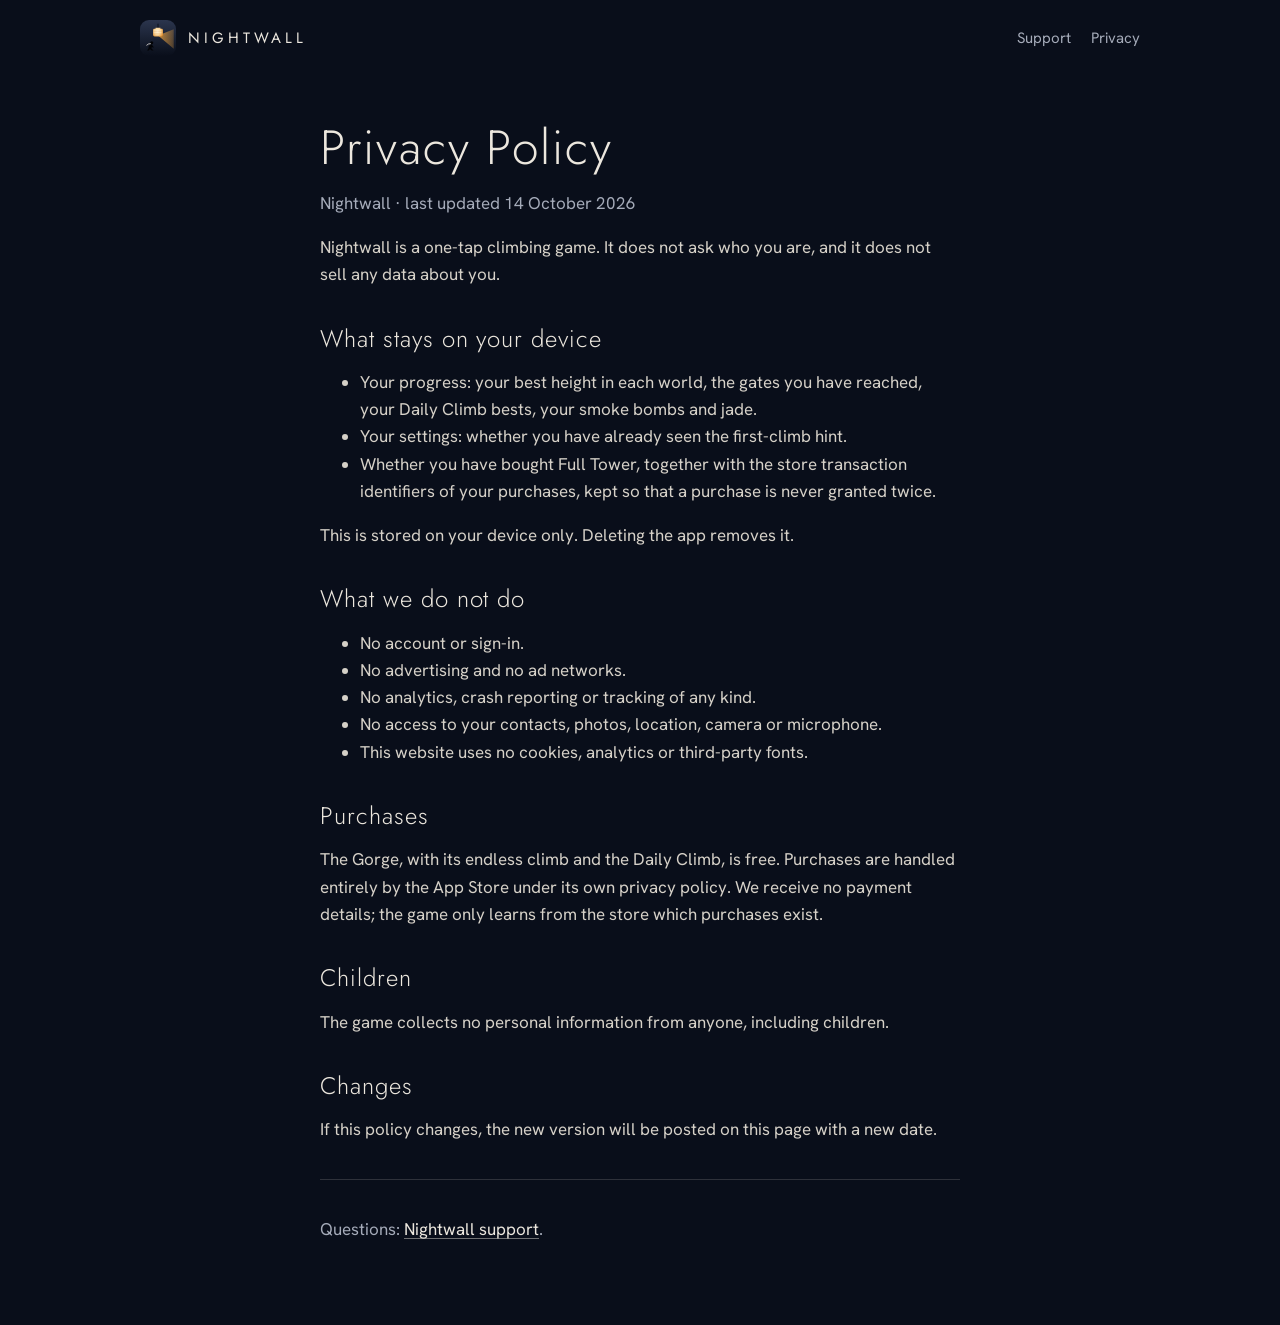
==== privacy.html @ 2af5da95 "feat: add Nightwall landing, support and privacy pages - Landing page in the game's night palette wi" ====
<!doctype html>
<html lang="en">
<head>
<meta charset="utf-8">
<meta name="viewport" content="width=device-width, initial-scale=1">
<title>Nightwall Privacy Policy</title>
<meta name="description" content="Nightwall privacy policy: what the game stores, what it never collects, and how purchases work.">
<link rel="canonical" href="https://nguyenvanlamm.github.io/nightwall-site/privacy.html">
<link rel="icon" href="assets/img/favicon.svg" type="image/svg+xml">
<link rel="apple-touch-icon" href="assets/img/apple-touch-icon.png">
<meta name="theme-color" content="#090e1a">
<link rel="stylesheet" href="assets/site.css">
</head>
<body>
<div class="wrap"><div class="top">
  <a class="brand" href="./"><img src="assets/img/icon.svg" alt="" width="36" height="36"><span>NIGHTWALL</span></a>
  <nav><a href="support.html">Support</a><a href="privacy.html">Privacy</a></nav>
</div></div>
<main class="doc">
  <h1>Privacy Policy</h1>
  <p class="muted">Nightwall · last updated 14 October 2026</p>

  <p>Nightwall is a one-tap climbing game. It does not ask who you are, and it does not sell any data about you.</p>

  <h2>What stays on your device</h2>
  <ul>
    <li>Your progress: your best height in each world, the gates you have reached, your Daily Climb bests, your smoke bombs and jade.</li>
    <li>Your settings: whether you have already seen the first-climb hint.</li>
    <li>Whether you have bought Full Tower, together with the store transaction identifiers of your purchases, kept so that a purchase is never granted twice.</li>
  </ul>
  <p>This is stored on your device only. Deleting the app removes it.</p>

  <h2>What we do not do</h2>
  <ul>
    <li>No account or sign-in.</li>
    <li>No advertising and no ad networks.</li>
    <li>No analytics, crash reporting or tracking of any kind.</li>
    <li>No access to your contacts, photos, location, camera or microphone.</li>
    <li>This website uses no cookies, analytics or third-party fonts.</li>
  </ul>

  <h2>Purchases</h2>
  <p>The Gorge, with its endless climb and the Daily Climb, is free. Purchases are handled entirely by the App Store under its own privacy policy. We receive no payment details; the game only learns from the store which purchases exist.</p>

  <h2>Children</h2>
  <p>The game collects no personal information from anyone, including children.</p>

  <h2>Changes</h2>
  <p>If this policy changes, the new version will be posted on this page with a new date.</p>

  <hr>
  <p class="muted">Questions: <a href="support.html">Nightwall support</a>.</p>
</main>
</body>
</html>
---- assets/site.css ----
/* Nightwall site — same palette and type as the game (direction B). Fonts are self-hosted
   (OFL, see assets/fonts/*_ofl.txt) so the site makes no third-party requests. */
@font-face { font-family: Jost; font-weight: 300; font-display: swap; src: url(fonts/jost_300.ttf) format("truetype"); }
@font-face { font-family: Jost; font-weight: 400; font-display: swap; src: url(fonts/jost_400.ttf) format("truetype"); }
@font-face { font-family: "Hanken Grotesk"; font-weight: 400; font-display: swap; src: url(fonts/hanken_grotesk_400.ttf) format("truetype"); }
@font-face { font-family: "Hanken Grotesk"; font-weight: 600; font-display: swap; src: url(fonts/hanken_grotesk_600.ttf) format("truetype"); }

:root {
  --ink0: #040710; --ink1: #090e1a; --ink2: #121828; --ink3: #1d2439; --ink4: #2b354d;
  --mist: #a5abb9; --bone: #ece7de; --amber: #faab3f; --jade: #56daa4;
  --line: rgba(236, 231, 222, 0.16);
}
* { box-sizing: border-box; }
html { background: var(--ink1); }
body {
  margin: 0; color: var(--bone); background: var(--ink1);
  font: 17px/1.6 "Hanken Grotesk", system-ui, -apple-system, sans-serif;
  -webkit-font-smoothing: antialiased;
}
a { color: var(--bone); text-decoration-color: rgba(236, 231, 222, 0.45); text-underline-offset: 3px; }
a:hover { color: var(--amber); }
.caps { font-size: 12px; font-weight: 600; letter-spacing: 0.16em; text-transform: uppercase; color: var(--mist); }
.wrap { max-width: 1040px; margin: 0 auto; padding: 0 20px; }

/* top bar */
.top { display: flex; align-items: center; justify-content: space-between; padding: 20px 0; }
.brand { display: flex; align-items: center; gap: 12px; text-decoration: none; }
.brand img { width: 36px; height: 36px; border-radius: 9px; }
.brand span { font-family: Jost; font-weight: 400; letter-spacing: 0.26em; font-size: 15px; }
.top nav a { margin-left: 20px; font-size: 15px; color: var(--mist); text-decoration: none; }
.top nav a:hover { color: var(--bone); }

/* hero: the gorge itself, lit from one side */
.hero {
  background:
    radial-gradient(60% 50% at 78% 38%, rgba(250, 171, 63, 0.18), transparent 70%),
    linear-gradient(#343e57, #2b354d 36%, #1d2439 72%, #090e1a);
  border-bottom: 1px solid var(--line);
}
.hero-grid { display: grid; grid-template-columns: 1.1fr 0.9fr; gap: 40px; align-items: center; padding: 48px 0 64px; }
h1 {
  font-family: Jost; font-weight: 300; font-size: clamp(44px, 7vw, 76px); line-height: 1.02;
  letter-spacing: 0.04em; margin: 12px 0 16px;
}
.lede { font-size: 19px; color: var(--mist); max-width: 30em; margin: 0 0 28px; }
.cta {
  display: inline-flex; align-items: center; gap: 12px; min-height: 56px; padding: 0 28px;
  background: var(--bone); color: var(--ink0); border-radius: 3px; text-decoration: none;
  font-family: Jost; font-weight: 400; font-size: 17px; letter-spacing: 0.18em; text-transform: uppercase;
}
.cta:hover { color: var(--ink0); background: #fff; }
.cta[aria-disabled="true"] { cursor: default; }
.trust { margin-top: 18px; font-size: 15px; color: var(--mist); }
.trust b { color: var(--jade); font-weight: 600; }
.phone { justify-self: center; width: min(320px, 80vw); border-radius: 40px; overflow: hidden; box-shadow: 0 0 0 1px var(--line), 0 0 0 7px #03050b, 0 30px 60px -10px #000; }
.phone img { display: block; width: 100%; height: auto; }

section { padding: 72px 0; border-bottom: 1px solid var(--line); }
h2 { font-family: Jost; font-weight: 300; font-size: clamp(30px, 4vw, 40px); letter-spacing: 0.04em; line-height: 1.15; margin: 8px 0 16px; }
.intro { max-width: 40em; color: var(--mist); font-size: 18px; }

.features { display: grid; grid-template-columns: repeat(3, 1fr); gap: 28px; margin-top: 36px; }
.feature { border-top: 2px solid var(--ink4); padding-top: 18px; }
.feature.light { border-top-color: var(--amber); }
.feature.jade { border-top-color: var(--jade); }
.feature h3 { font-family: Jost; font-weight: 400; font-size: 22px; margin: 0 0 8px; letter-spacing: 0.02em; }
.feature p { margin: 0; color: var(--mist); }

.shots { display: grid; grid-template-columns: repeat(3, 1fr); gap: 24px; margin-top: 36px; }
.shots figure { margin: 0; }
.shots img { width: 100%; height: auto; border-radius: 24px; box-shadow: 0 0 0 1px var(--line); display: block; }
.shots figcaption { margin-top: 12px; font-size: 15px; color: var(--mist); }

.steps { list-style: none; counter-reset: s; padding: 0; margin: 36px 0 0; display: grid; grid-template-columns: repeat(3, 1fr); gap: 28px; }
.steps li { counter-increment: s; }
.steps li::before { content: counter(s); display: block; font-family: Jost; font-weight: 300; font-size: 44px; color: var(--amber); line-height: 1; margin-bottom: 10px; }
.steps b { display: block; font-weight: 600; margin-bottom: 4px; }
.steps span { color: var(--mist); }

.faq { max-width: 44em; margin-top: 28px; }
.faq details { border-top: 1px solid var(--line); padding: 16px 0; }
.faq details:last-child { border-bottom: 1px solid var(--line); }
.faq summary { cursor: pointer; font-weight: 600; font-size: 18px; list-style: none; }
.faq summary::-webkit-details-marker { display: none; }
.faq summary::after { content: "+"; float: right; color: var(--mist); }
.faq details[open] summary::after { content: "–"; }
.faq p { color: var(--mist); margin: 10px 0 0; }

.final { text-align: center; }
.final .lede { margin-left: auto; margin-right: auto; }
footer { padding: 32px 0 48px; color: var(--mist); font-size: 15px; display: flex; flex-wrap: wrap; gap: 8px 24px; justify-content: space-between; }
footer a { color: var(--mist); }

/* document pages (privacy, support) */
.doc { max-width: 680px; margin: 0 auto; padding: 24px 20px 64px; }
.doc h1 { font-size: clamp(36px, 6vw, 48px); margin-top: 24px; }
.doc h2 { font-size: 24px; margin: 36px 0 8px; }
.doc p, .doc li { color: #d6d1c8; }
.doc .muted { color: var(--mist); }
.doc hr { border: 0; border-top: 1px solid var(--line); margin: 36px 0; }

@media (max-width: 820px) {
  .hero-grid { grid-template-columns: 1fr; padding-top: 24px; }
  .features, .steps, .shots { grid-template-columns: 1fr; }
  .shots { max-width: 360px; margin-left: auto; margin-right: auto; }
  section { padding: 56px 0; }
  .cta { letter-spacing: 0.08em; font-size: 15px; padding: 0 20px; }
}
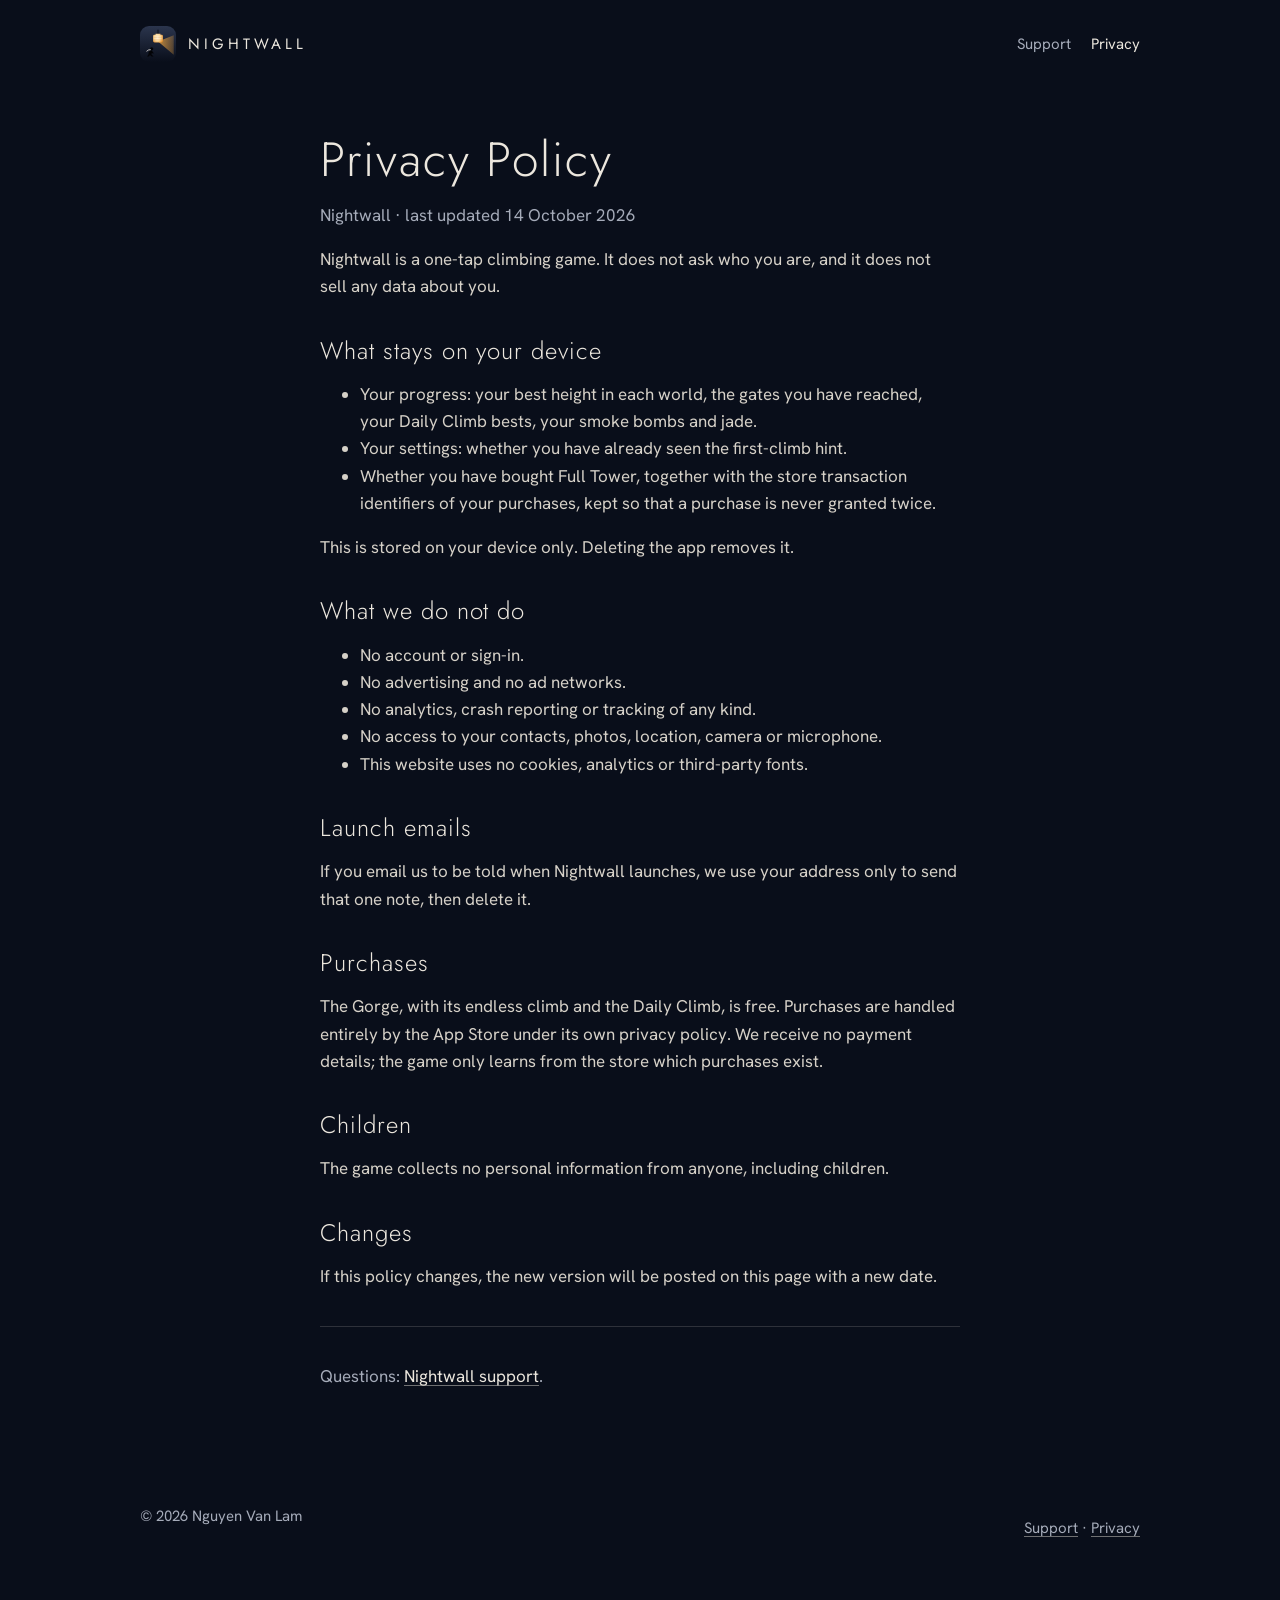
==== commit a59fa1ae: "feat: clearer landing page, Daily Climb and comparison sections - the Coming soon CTA is now an outl" ====
--- a/privacy.html
+++ b/privacy.html
@@ -6,6 +6,36 @@
 <title>Nightwall Privacy Policy</title>
 <meta name="description" content="Nightwall privacy policy: what the game stores, what it never collects, and how purchases work.">
 <link rel="canonical" href="https://nguyenvanlamm.github.io/nightwall-site/privacy.html">
+<link rel="alternate" type="text/markdown" href="privacy.html.md">
+<link rel="describedby" href="llms.txt">
+<meta property="og:type" content="website">
+<meta property="og:site_name" content="Nightwall">
+<meta property="og:locale" content="en_US">
+<meta property="og:title" content="Nightwall Privacy Policy">
+<meta property="og:description" content="Nightwall privacy policy: what the game stores, what it never collects, and how purchases work.">
+<meta property="og:url" content="https://nguyenvanlamm.github.io/nightwall-site/privacy.html">
+<meta property="og:image" content="https://nguyenvanlamm.github.io/nightwall-site/assets/img/share-card.jpg">
+<meta property="og:image:width" content="1200">
+<meta property="og:image:height" content="630">
+<meta property="og:image:alt" content="Nightwall: Climb unseen. A ninja clings to the dark wall of a night gorge while a lantern lights the other wall.">
+<meta name="twitter:card" content="summary_large_image">
+<script type="application/ld+json">
+{
+  "@context": "https://schema.org",
+  "@type": "WebPage",
+  "@id": "https://nguyenvanlamm.github.io/nightwall-site/privacy.html",
+  "name": "Nightwall Privacy Policy",
+  "url": "https://nguyenvanlamm.github.io/nightwall-site/privacy.html",
+  "description": "Nightwall privacy policy: what the game stores, what it never collects, and how purchases work.",
+  "inLanguage": "en",
+  "isPartOf": {
+    "@id": "https://nguyenvanlamm.github.io/nightwall-site/#website"
+  },
+  "about": {
+    "@id": "https://nguyenvanlamm.github.io/nightwall-site/#game"
+  }
+}
+</script>
 <link rel="icon" href="assets/img/favicon.svg" type="image/svg+xml">
 <link rel="apple-touch-icon" href="assets/img/apple-touch-icon.png">
 <meta name="theme-color" content="#090e1a">
@@ -14,7 +44,7 @@
 <body>
 <div class="wrap"><div class="top">
   <a class="brand" href="./"><img src="assets/img/icon.svg" alt="" width="36" height="36"><span>NIGHTWALL</span></a>
-  <nav><a href="support.html">Support</a><a href="privacy.html">Privacy</a></nav>
+  <nav><a href="support.html">Support</a><a href="privacy.html" aria-current="page">Privacy</a></nav>
 </div></div>
 <main class="doc">
   <h1>Privacy Policy</h1>
@@ -39,6 +69,9 @@
     <li>This website uses no cookies, analytics or third-party fonts.</li>
   </ul>
 
+  <h2>Launch emails</h2>
+  <p>If you email us to be told when Nightwall launches, we use your address only to send that one note, then delete it.</p>
+
   <h2>Purchases</h2>
   <p>The Gorge, with its endless climb and the Daily Climb, is free. Purchases are handled entirely by the App Store under its own privacy policy. We receive no payment details; the game only learns from the store which purchases exist.</p>
 
@@ -51,5 +84,11 @@
   <hr>
   <p class="muted">Questions: <a href="support.html">Nightwall support</a>.</p>
 </main>
+<div class="wrap">
+  <footer>
+    <span>© 2026 Nguyen Van Lam</span>
+    <span><a href="support.html">Support</a> · <a href="privacy.html">Privacy</a></span>
+  </footer>
+</div>
 </body>
 </html>
--- a/assets/site.css
+++ b/assets/site.css
@@ -1,9 +1,10 @@
 /* Nightwall site — same palette and type as the game (direction B). Fonts are self-hosted
-   (OFL, see assets/fonts/*_ofl.txt) so the site makes no third-party requests. */
-@font-face { font-family: Jost; font-weight: 300; font-display: swap; src: url(fonts/jost_300.ttf) format("truetype"); }
-@font-face { font-family: Jost; font-weight: 400; font-display: swap; src: url(fonts/jost_400.ttf) format("truetype"); }
-@font-face { font-family: "Hanken Grotesk"; font-weight: 400; font-display: swap; src: url(fonts/hanken_grotesk_400.ttf) format("truetype"); }
-@font-face { font-family: "Hanken Grotesk"; font-weight: 600; font-display: swap; src: url(fonts/hanken_grotesk_600.ttf) format("truetype"); }
+   (OFL, see assets/fonts/*_ofl.txt) so the site makes no third-party requests. WOFF2 first (a third of
+   the TTF size), TTF kept as the fallback. */
+@font-face { font-family: Jost; font-weight: 300; font-display: swap; src: url(fonts/jost_300.woff2) format("woff2"), url(fonts/jost_300.ttf) format("truetype"); }
+@font-face { font-family: Jost; font-weight: 400; font-display: swap; src: url(fonts/jost_400.woff2) format("woff2"), url(fonts/jost_400.ttf) format("truetype"); }
+@font-face { font-family: "Hanken Grotesk"; font-weight: 400; font-display: swap; src: url(fonts/hanken_grotesk_400.woff2) format("woff2"), url(fonts/hanken_grotesk_400.ttf) format("truetype"); }
+@font-face { font-family: "Hanken Grotesk"; font-weight: 600; font-display: swap; src: url(fonts/hanken_grotesk_600.woff2) format("woff2"), url(fonts/hanken_grotesk_600.ttf) format("truetype"); }
 
 :root {
   --ink0: #040710; --ink1: #090e1a; --ink2: #121828; --ink3: #1d2439; --ink4: #2b354d;
@@ -24,11 +25,11 @@
 
 /* top bar */
 .top { display: flex; align-items: center; justify-content: space-between; padding: 20px 0; }
-.brand { display: flex; align-items: center; gap: 12px; text-decoration: none; }
+.brand { display: flex; align-items: center; gap: 12px; min-height: 44px; text-decoration: none; }
 .brand img { width: 36px; height: 36px; border-radius: 9px; }
 .brand span { font-family: Jost; font-weight: 400; letter-spacing: 0.26em; font-size: 15px; }
-.top nav a { margin-left: 20px; font-size: 15px; color: var(--mist); text-decoration: none; }
-.top nav a:hover { color: var(--bone); }
+.top nav a { display: inline-block; padding: 12px 0; margin-left: 20px; font-size: 15px; color: var(--mist); text-decoration: none; }
+.top nav a:hover, .top nav a[aria-current="page"] { color: var(--bone); }
 
 /* hero: the gorge itself, lit from one side */
 .hero {
@@ -49,7 +50,14 @@
   font-family: Jost; font-weight: 400; font-size: 17px; letter-spacing: 0.18em; text-transform: uppercase;
 }
 .cta:hover { color: var(--ink0); background: #fff; }
-.cta[aria-disabled="true"] { cursor: default; }
+/* Until the store link exists the CTA is a status, not a button: outlined, no hover, no pointer.
+   Drop aria-disabled and add the href at launch to get the filled button back. */
+.cta[aria-disabled="true"], .cta[aria-disabled="true"]:hover {
+  background: transparent; color: var(--bone); cursor: default;
+  box-shadow: inset 0 0 0 1px rgba(236, 231, 222, 0.32);
+}
+.notify { margin: 18px 0 0; font-size: 15px; color: var(--mist); }
+.notify a { display: inline-block; padding: 12px 0; }
 .trust { margin-top: 18px; font-size: 15px; color: var(--mist); }
 .trust b { color: var(--jade); font-weight: 600; }
 .phone { justify-self: center; width: min(320px, 80vw); border-radius: 40px; overflow: hidden; box-shadow: 0 0 0 1px var(--line), 0 0 0 7px #03050b, 0 30px 60px -10px #000; }
@@ -78,18 +86,38 @@
 .steps span { color: var(--mist); }
 
 .faq { max-width: 44em; margin-top: 28px; }
-.faq details { border-top: 1px solid var(--line); padding: 16px 0; }
+.faq details { border-top: 1px solid var(--line); }
 .faq details:last-child { border-bottom: 1px solid var(--line); }
-.faq summary { cursor: pointer; font-weight: 600; font-size: 18px; list-style: none; }
+.faq summary { cursor: pointer; font-weight: 600; font-size: 18px; list-style: none; padding: 16px 0; }
 .faq summary::-webkit-details-marker { display: none; }
 .faq summary::after { content: "+"; float: right; color: var(--mist); }
 .faq details[open] summary::after { content: "–"; }
-.faq p { color: var(--mist); margin: 10px 0 0; }
+.faq p { color: var(--mist); margin: 0 0 16px; }
+
+/* Daily Climb: copy on the left, four plain facts on the right, bordered like the feature cards. */
+.daily { display: grid; grid-template-columns: 1.1fr 0.9fr; gap: 40px; align-items: start; }
+.facts { list-style: none; margin: 8px 0 0; padding: 0; display: grid; gap: 18px; }
+.facts li { border-left: 2px solid var(--ink4); padding-left: 16px; }
+.facts li:first-child { border-left-color: var(--amber); }
+.facts li:last-child { border-left-color: var(--jade); }
+.facts b { display: block; font-weight: 600; }
+.facts span { color: var(--mist); }
+
+/* Comparison: the Nightwall column carries bone text, the usual column stays mist. */
+.compare-wrap { overflow-x: auto; margin-top: 32px; }
+.compare { width: 100%; border-collapse: collapse; font-size: 16px; }
+.compare th, .compare td { text-align: left; vertical-align: top; padding: 14px 16px 14px 0; border-top: 1px solid var(--line); }
+.compare thead th { border-top: 0; font-size: 12px; font-weight: 600; letter-spacing: 0.16em; text-transform: uppercase; color: var(--mist); }
+.compare thead th:last-child { color: var(--amber); }
+.compare tbody th { font-weight: 600; width: 22%; }
+.compare td { color: var(--mist); }
+.compare td:last-child { color: var(--bone); }
+.visually-hidden { position: absolute; width: 1px; height: 1px; overflow: hidden; clip: rect(0 0 0 0); white-space: nowrap; }
 
 .final { text-align: center; }
 .final .lede { margin-left: auto; margin-right: auto; }
 footer { padding: 32px 0 48px; color: var(--mist); font-size: 15px; display: flex; flex-wrap: wrap; gap: 8px 24px; justify-content: space-between; }
-footer a { color: var(--mist); }
+footer a { display: inline-block; padding: 12px 0; color: var(--mist); }
 
 /* document pages (privacy, support) */
 .doc { max-width: 680px; margin: 0 auto; padding: 24px 20px 64px; }
@@ -102,7 +130,16 @@
 @media (max-width: 820px) {
   .hero-grid { grid-template-columns: 1fr; padding-top: 24px; }
   .features, .steps, .shots { grid-template-columns: 1fr; }
-  .shots { max-width: 360px; margin-left: auto; margin-right: auto; }
+  .shots { max-width: 260px; margin-left: auto; margin-right: auto; }
+  .daily { grid-template-columns: 1fr; gap: 24px; }
+  .compare { font-size: 15px; }
+  .compare tbody th { width: auto; }
   section { padding: 56px 0; }
   .cta { letter-spacing: 0.08em; font-size: 15px; padding: 0 20px; }
 }
+
+/* At 320 px the wordmark and nav do not fit on one line: tighten the tracking and the gaps. */
+@media (max-width: 359px) {
+  .brand span { letter-spacing: 0.14em; }
+  .top nav a { margin-left: 14px; }
+}
